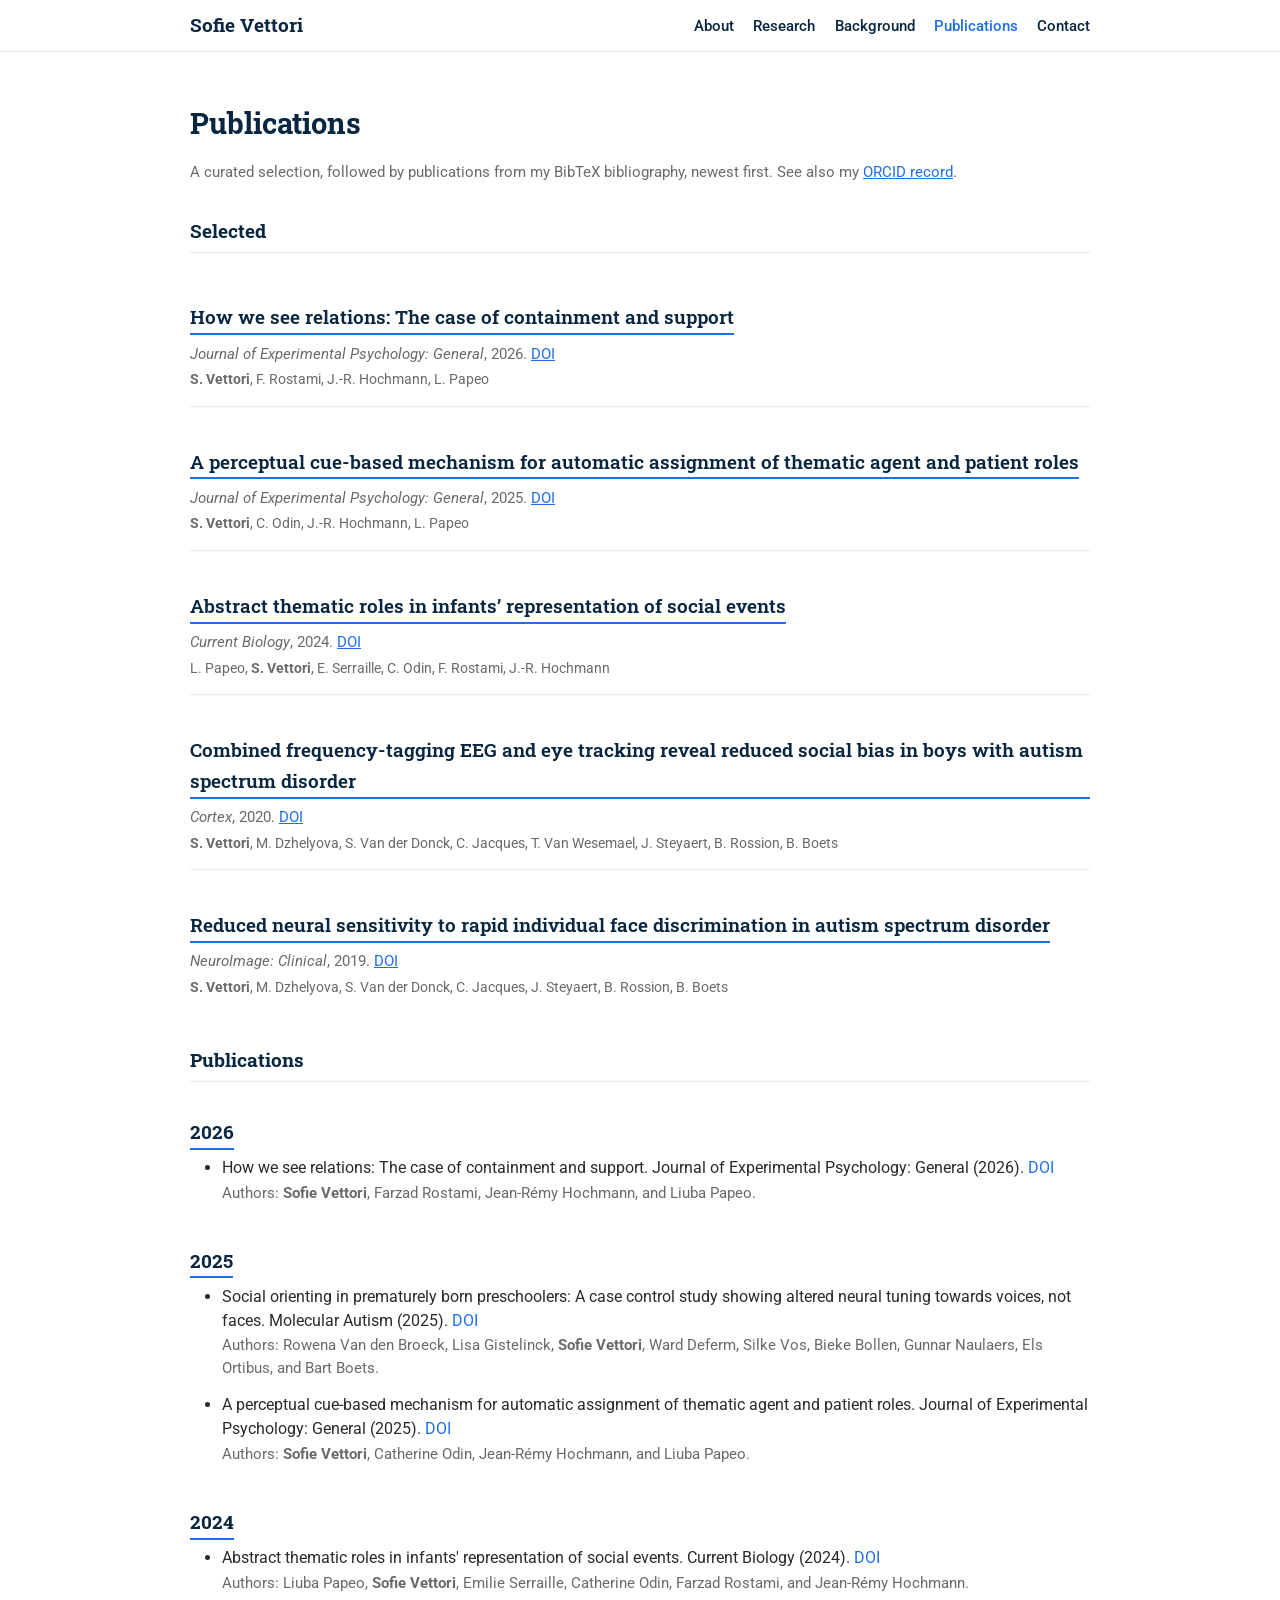
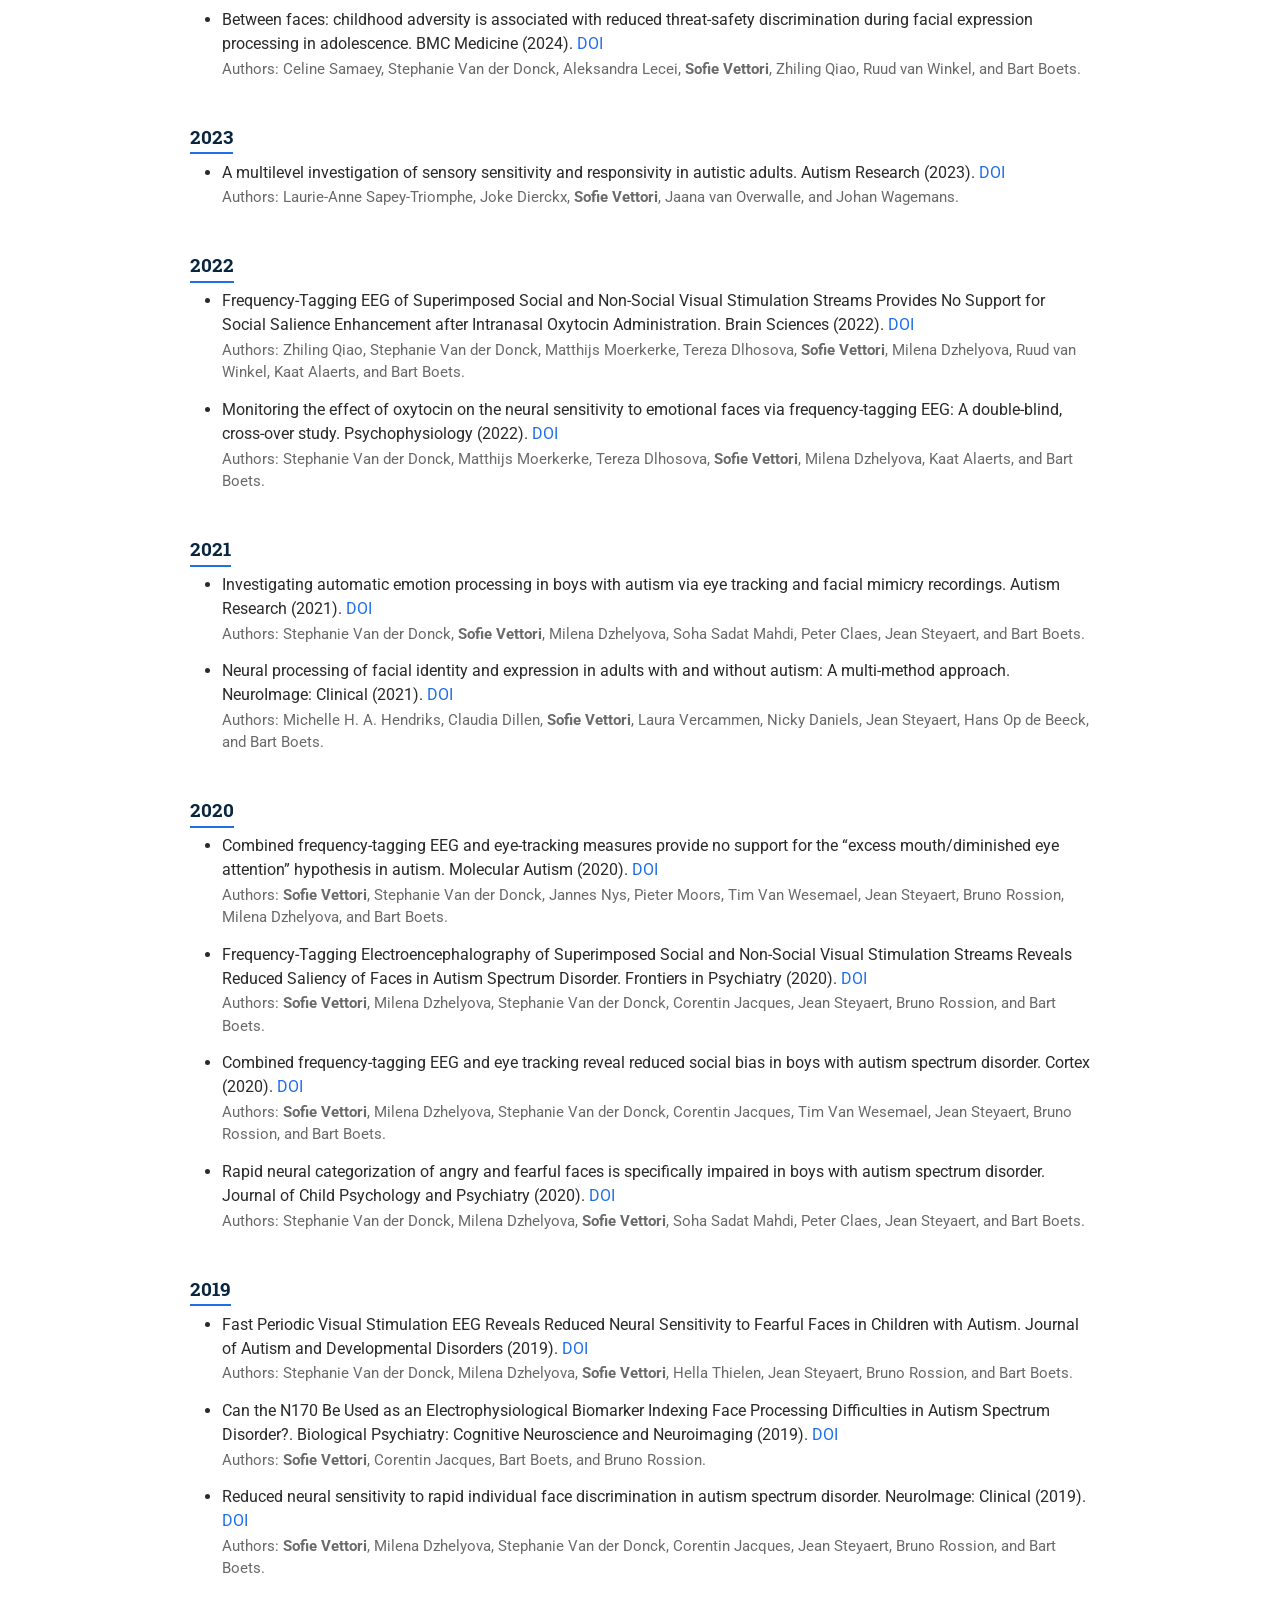
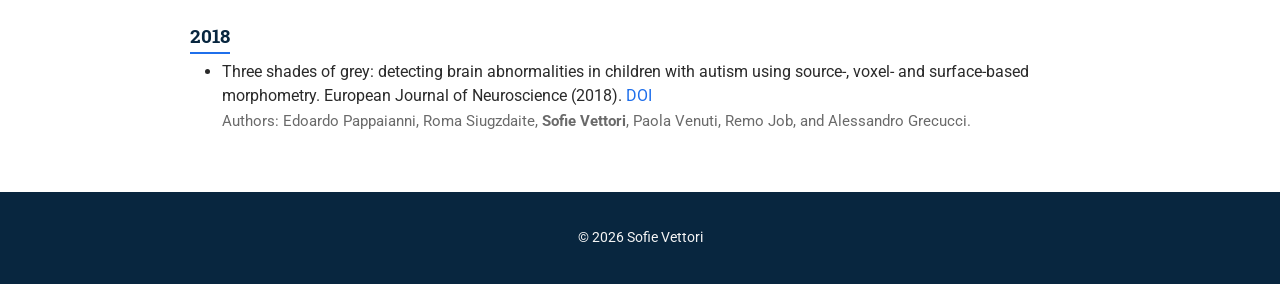
==== publications.html @ b809d71c "Create Sofie Vettori personal website" ====
<!DOCTYPE html>
<html lang="en">
<head>
    <meta charset="UTF-8" /><meta name="viewport" content="width=device-width, initial-scale=1.0" />
    <title>Publications — Sofie Vettori</title>
    <meta name="description" content="Research publications by cognitive neuroscientist Sofie Vettori." />
    <link rel="preconnect" href="https://fonts.googleapis.com" /><link rel="preconnect" href="https://fonts.gstatic.com" crossorigin />
    <link href="https://fonts.googleapis.com/css?family=Roboto:300,400,500,700|Roboto+Slab:300,400,500,700&display=swap" rel="stylesheet" />
    <link rel="stylesheet" href="css/style.css" />
</head><body>
    <header class="page-header"><nav class="navbar"><div class="container nav-container">
        <a href="index.html" class="logo">Sofie Vettori</a><button id="nav-toggle" class="nav-toggle" aria-label="Toggle navigation" aria-controls="nav-links" aria-expanded="false">☰</button>
        <ul id="nav-links" class="nav-links"><li><a href="index.html#about">About</a></li><li><a href="index.html#research">Research</a></li><li><a href="index.html#background">Background</a></li><li><a href="publications.html" aria-current="page">Publications</a></li><li><a href="mailto:sofie.vettori@gess.ethz.ch">Contact</a></li></ul>
    </div></nav></header>
    <main><section class="publications-section"><div class="container">
        <h1>Publications</h1><p class="note">A curated selection, followed by publications from my BibTeX bibliography, newest first. See also my <a href="https://orcid.org/0000-0002-3190-514X" target="_blank" rel="noopener">ORCID record</a>.</p>
        <h2 class="subhead-section">Selected</h2><ul class="selected-list">
            <li class="selected-item"><h3>How we see relations: The case of containment and support</h3><p class="venue"><em>Journal of Experimental Psychology: General</em>, 2026. <a href="https://doi.org/10.1037/xge0002012">DOI</a></p><p class="pub-authors"><strong>S. Vettori</strong>, F. Rostami, J.-R. Hochmann, L. Papeo</p></li>
            <li class="selected-item"><h3>A perceptual cue-based mechanism for automatic assignment of thematic agent and patient roles</h3><p class="venue"><em>Journal of Experimental Psychology: General</em>, 2025. <a href="https://doi.org/10.1037/xge0001657">DOI</a></p><p class="pub-authors"><strong>S. Vettori</strong>, C. Odin, J.-R. Hochmann, L. Papeo</p></li>
            <li class="selected-item"><h3>Abstract thematic roles in infants’ representation of social events</h3><p class="venue"><em>Current Biology</em>, 2024. <a href="https://doi.org/10.1016/j.cub.2024.07.081">DOI</a></p><p class="pub-authors">L. Papeo, <strong>S. Vettori</strong>, E. Serraille, C. Odin, F. Rostami, J.-R. Hochmann</p></li>
            <li class="selected-item"><h3>Combined frequency-tagging EEG and eye tracking reveal reduced social bias in boys with autism spectrum disorder</h3><p class="venue"><em>Cortex</em>, 2020. <a href="https://doi.org/10.1016/j.cortex.2019.12.013">DOI</a></p><p class="pub-authors"><strong>S. Vettori</strong>, M. Dzhelyova, S. Van der Donck, C. Jacques, T. Van Wesemael, J. Steyaert, B. Rossion, B. Boets</p></li>
            <li class="selected-item"><h3>Reduced neural sensitivity to rapid individual face discrimination in autism spectrum disorder</h3><p class="venue"><em>NeuroImage: Clinical</em>, 2019. <a href="https://doi.org/10.1016/j.nicl.2018.101613">DOI</a></p><p class="pub-authors"><strong>S. Vettori</strong>, M. Dzhelyova, S. Van der Donck, C. Jacques, J. Steyaert, B. Rossion, B. Boets</p></li>
        </ul>
        <h2 class="subhead-section">Publications</h2><div id="publications-container"><noscript>Enable JavaScript to display the bibliography, or <a href="data/biblio.bib">download the BibTeX file</a>.</noscript></div>
    </div></section></main>
    <footer><div class="container"><p>&copy; <span id="year"></span> Sofie Vettori</p></div></footer>
    <script src="js/site.js"></script><script src="js/bibtexParse.js"></script><script src="js/publications.js"></script>
</body></html>
---- css/style.css ----
/* ---------- Tokens ---------- */
:root {
    --primary-color: #08263f;
    --accent-color: #1f6feb;
    --text-color: #2a2a2a;
    --muted-color: #6a6a6a;
    --light-bg: #fafafa;
    --light-text: #f5f5f5;
    --rule: #ececec;
    --section-padding: 44px;
    --font-body: 'Roboto', -apple-system, BlinkMacSystemFont, sans-serif;
    --font-head: 'Roboto Slab', Georgia, serif;
    font-family: var(--font-body);
    line-height: 1.6;
}

h1, h2, h3, h4, h5, h6, .logo {
    font-family: var(--font-head);
}

* { box-sizing: border-box; }

body {
    margin: 0;
    color: var(--text-color);
    background-color: #ffffff;
    padding-top: 56px; /* offset for fixed navbar */
}

.container {
    width: 90%;
    max-width: 900px;
    margin: 0 auto;
}

a { color: var(--accent-color); }
.accent { color: var(--accent-color); font-weight: 500; font-style: normal; }

/* ---------- Navbar ---------- */
.navbar {
    position: fixed;
    top: 0; left: 0; right: 0;
    width: 100%;
    background-color: #ffffff;
    color: var(--primary-color);
    z-index: 1100;
    box-shadow: 0 1px 0 var(--rule);
}
.nav-container {
    display: flex;
    align-items: center;
    justify-content: space-between;
    padding: 10px 0;
}
.logo {
    font-size: 1.2rem;
    font-weight: 700;
    color: var(--primary-color);
    text-decoration: none;
}
.nav-links {
    list-style: none;
    margin: 0;
    padding: 0;
    display: flex;
    gap: 1.2rem;
    flex-wrap: wrap;
}
.nav-links a {
    color: var(--primary-color);
    text-decoration: none;
    font-weight: 500;
    font-size: 0.95rem;
    transition: color 0.2s ease;
}
.nav-links a:hover,
.nav-links a[aria-current="page"] {
    color: var(--accent-color);
}
.nav-toggle {
    display: none;
    background: transparent;
    border: none;
    font-size: 1.3rem;
    cursor: pointer;
    color: var(--primary-color);
}

/* ---------- Hero ---------- */
.hero-section {
    background: #ffffff;
    padding: 18px 0 8px;
    color: var(--primary-color);
    /* defensive: never inherit any leftover flex/height that would center vertically */
    display: block;
    height: auto;
    min-height: 0;
}
.hero-content { padding-top: 0; }
.hero-top {
    display: flex;
    align-items: center;
    gap: 1.6rem;
    flex-wrap: wrap;
}
.profile-pic-wrap {
    width: 150px;
    height: 200px;
    border-radius: 12px;
    overflow: hidden;
    flex: 0 0 150px;
    box-shadow: 0 6px 18px rgba(8,38,63,0.08);
    border: 1px solid var(--rule);
    animation: picIn 700ms ease both;
    background: var(--light-bg);
}
.profile-pic { width: 100%; height: 100%; object-fit: cover; object-position: center 20%; display: block; }
@keyframes picIn {
    from { opacity: 0; transform: scale(0.92); }
    to { opacity: 1; transform: scale(1); }
}
.hero-content h1 {
    font-size: 2.4rem;
    margin: 0 0 0.3rem;
    font-weight: 700;
}
.hero-content h1 .highlight { color: var(--accent-color); }
.tagline {
    font-size: 1.1rem;
    margin: 0;
    color: var(--primary-color);
}
.affiliation {
    margin: 0.2rem 0 0;
    font-size: 1rem;
    color: var(--muted-color);
}
.affiliation a {
    text-decoration: none;
}
.affiliation a:hover {
    text-decoration: underline;
}
#typed-text {
    color: var(--accent-color);
    border-right: 2px solid var(--accent-color);
    padding-right: 2px;
    display: inline-block;
    min-width: 240px;
    animation: blinkCursor 0.8s steps(1) infinite;
}
@keyframes blinkCursor {
    0%, 50% { border-color: var(--accent-color); }
    51%, 100% { border-color: transparent; }
}
.social-icons {
    display: flex;
    gap: 1rem;
    margin-top: 0.9rem;
}
.social-icons a img {
    width: 22px;
    height: 22px;
    opacity: 0.65;
    transition: opacity 0.2s ease;
}
.social-icons a img:hover { opacity: 1; }

/* publications page slim header (no hero) */
.page-header { background: transparent; }

/* ---------- Sections ---------- */
section { padding: var(--section-padding) 0; }
section h2 {
    font-size: 1.7rem;
    margin: 0 0 0.8rem;
    color: var(--primary-color);
    font-weight: 700;
}
section h3 {
    font-size: 1.15rem;
    color: var(--primary-color);
    margin: 0 0 0.4rem;
}
.section-intro {
    color: var(--muted-color);
    margin: 0 0 1.5rem;
    max-width: 720px;
}
.note {
    color: var(--muted-color);
    font-size: 0.92rem;
}

.about-section { background-color: var(--light-bg); }
.about-section p {
    max-width: 720px;
    font-size: 1.02rem;
    margin: 0 0 0.9rem;
}

/* ---------- Research topics ---------- */
/* collapsible topics (using native <details>/<summary>) */
.research-section .topic {
    border-top: 1px solid var(--rule);
}
.research-section .topic:first-of-type {
    border-top: none;
}
.research-section .topic > summary {
    list-style: none;            /* hide default marker */
    cursor: pointer;
    padding: 1rem 1.8rem 1rem 0;
    font-family: var(--font-head);
    font-size: 1.3rem;
    font-weight: 700;
    color: var(--primary-color);
    position: relative;
    user-select: none;
}
.research-section .topic > summary::-webkit-details-marker { display: none; }
.research-section .topic > summary::after {
    content: "+";
    position: absolute;
    right: 0.2rem;
    top: 50%;
    transform: translateY(-50%);
    font-size: 1.3rem;
    color: var(--muted-color);
    transition: transform 0.2s ease;
}
.research-section .topic[open] > summary::after {
    content: "−";
}
.research-section .topic > summary:hover {
    color: var(--accent-color);
}
.research-section .topic[open] > summary {
    color: var(--accent-color);
}
.research-section .topic > p {
    margin: 0 0 1.1rem;
    max-width: 720px;
}

/* ---------- Selected publications (curated list on home) ---------- */
.selected-list {
    list-style: none;
    padding: 0;
    margin: 0;
}
.selected-item {
    padding: 0.9rem 0;
    border-top: 1px solid var(--rule);
}
.selected-item:first-child { border-top: none; }
.selected-item h3 {
    font-size: 1.05rem;
    margin: 0 0 0.25rem;
    font-weight: 600;
}
.selected-item .venue {
    margin: 0;
    font-size: 0.95rem;
    color: var(--muted-color);
}
.selected-item .pub-authors {
    margin: 0.15rem 0 0;
    font-size: 0.9rem;
    color: var(--muted-color);
}

/* ---------- Background timeline ---------- */
.education-section { background-color: #ffffff; }
.subhead {
    font-size: 0.95rem;
    text-transform: uppercase;
    letter-spacing: 0.06em;
    color: var(--muted-color);
    margin: 1.2rem 0 0.6rem;
    font-weight: 600;
}
.timeline {
    list-style: none;
    padding: 0;
    margin: 0 0 0.5rem;
}
.timeline li {
    display: flex;
    gap: 1rem;
    padding: 0.5rem 0;
    border-top: 1px solid var(--rule);
    font-size: 0.98rem;
}
.timeline li:first-child { border-top: none; }
.timeline .date {
    flex: 0 0 130px;
    color: var(--muted-color);
    font-variant-numeric: tabular-nums;
    font-size: 0.93rem;
}
.timeline .role { flex: 1; }

/* ---------- Publications page (auto-rendered) ---------- */
.publications-section { background-color: #ffffff; }
.publications-section h1 {
    font-size: 1.8rem;
    margin: 0 0 0.5rem;
    color: var(--primary-color);
}
.subhead-section {
    font-size: 1.2rem;
    margin: 2rem 0 0.6rem;
    color: var(--primary-color);
    padding-bottom: 0.3rem;
    border-bottom: 1px solid var(--rule);
}
.publications-section h3 {
    margin-top: 1.6rem;
    margin-bottom: 0.4rem;
    font-size: 1.2rem;
    color: var(--primary-color);
    border-bottom: 2px solid var(--accent-color);
    display: inline-block;
}
.publication-list {
    margin: 0 0 1rem 1rem;
    padding-left: 1rem;
}
.publication-item {
    margin-bottom: 0.9rem;
    line-height: 1.5;
}
.publication-item em { font-style: italic; }
.publication-item a { text-decoration: none; }
.publication-item a:hover { text-decoration: underline; }
.pub-authors {
    margin: 0.1rem 0 0;
    font-size: 0.93rem;
    color: var(--muted-color);
}

/* ---------- Diagnostics / warnings ---------- */
.warning { color: #b33; font-style: italic; }
.diagnostics { font-size: 0.85rem; color: var(--muted-color); }

/* ---------- Footer ---------- */
footer {
    background: var(--primary-color);
    color: var(--light-text);
    padding: 20px 0;
    text-align: center;
    font-size: 0.9rem;
}

/* ---------- Responsive ---------- */
/* ---------- Tablet & phone ---------- */
@media screen and (max-width: 768px) {
    .hero-content h1 { font-size: 1.7rem; }
    .tagline { font-size: 1rem; }
    #typed-text { min-width: 140px; }
    section { padding: 36px 0; }
    section h2 { font-size: 1.45rem; }

    .hero-top { gap: 1rem; }
    .profile-pic-wrap { width: 120px; height: 160px; flex: 0 0 120px; }

    .nav-toggle { display: inline-block; }
    .nav-links {
        display: none;
        flex-direction: column;
        gap: 0;
        background: #fff;
        padding: 8px 0;
        position: absolute;
        right: 10px;
        top: 56px;
        box-shadow: 0 4px 12px rgba(0,0,0,0.08);
        border-radius: 6px;
        min-width: 220px;
    }
    .nav-links.open { display: flex; }
    /* bigger tap targets for nav links inside the dropdown */
    .nav-links li { width: 100%; }
    .nav-links a {
        display: block;
        padding: 12px 18px;
        font-size: 1rem;
    }

    /* bigger tap targets for social icons */
    .social-icons { gap: 0.4rem; }
    .social-icons a {
        display: inline-flex;
        align-items: center;
        justify-content: center;
        padding: 10px;
    }

    .timeline li { flex-direction: column; gap: 0.1rem; padding: 0.6rem 0; }
    .timeline .date { flex: none; }

    /* prevent long titles / urls from overflowing */
    .publication-item,
    .selected-item h3 {
        overflow-wrap: anywhere;
        word-break: break-word;
    }

    /* publication list a touch less indented on mobile */
    .publication-list {
        margin: 0 0 1rem 0;
        padding-left: 1.2rem;
    }
}

/* ---------- Very small phones ---------- */
@media screen and (max-width: 480px) {
    body { padding-top: 52px; }
    .container { width: 92%; }
    .hero-content h1 { font-size: 1.45rem; }
    .tagline { font-size: 0.95rem; }
    #typed-text { min-width: 110px; }
    .profile-pic-wrap { width: 96px; height: 128px; flex: 0 0 96px; }
    section h2 { font-size: 1.3rem; }
    .selected-item h3 { font-size: 1rem; }
    .research-section .topic > summary { font-size: 1rem; }
    .nav-links { top: 52px; }
}
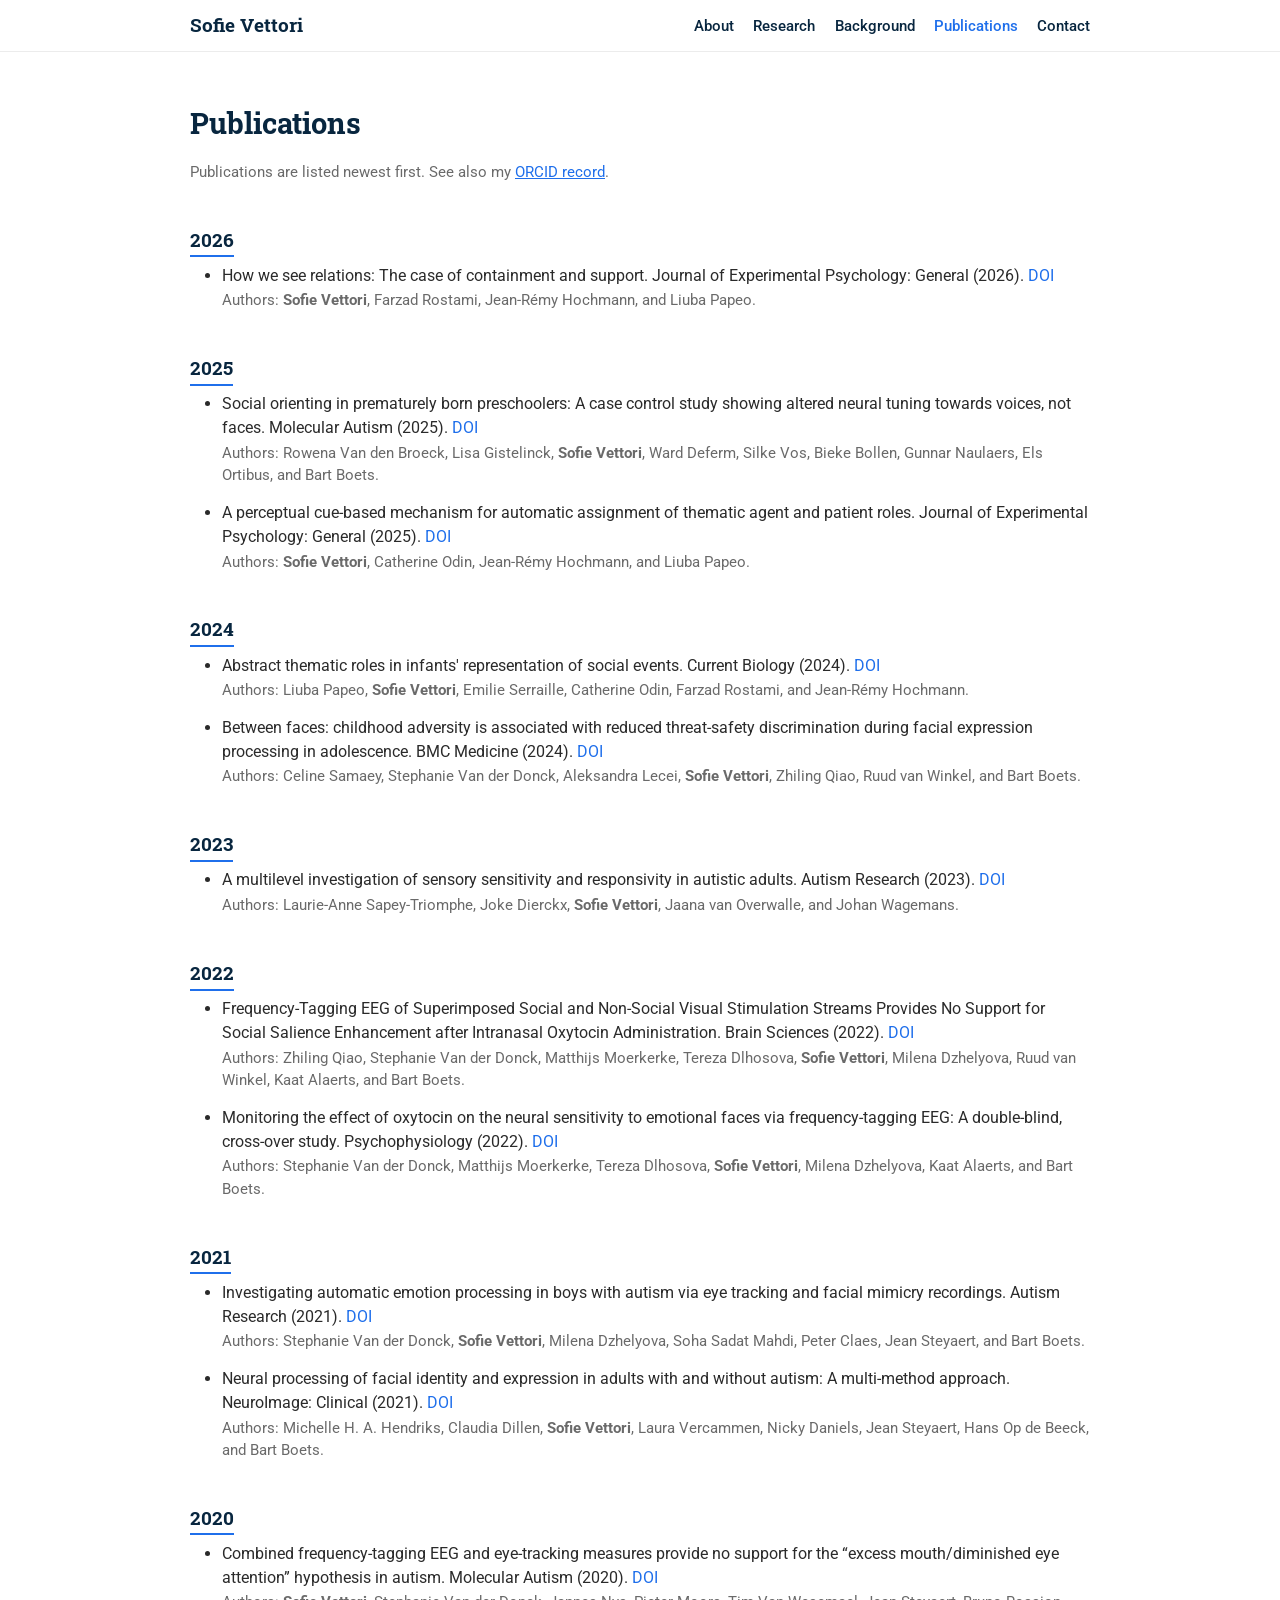
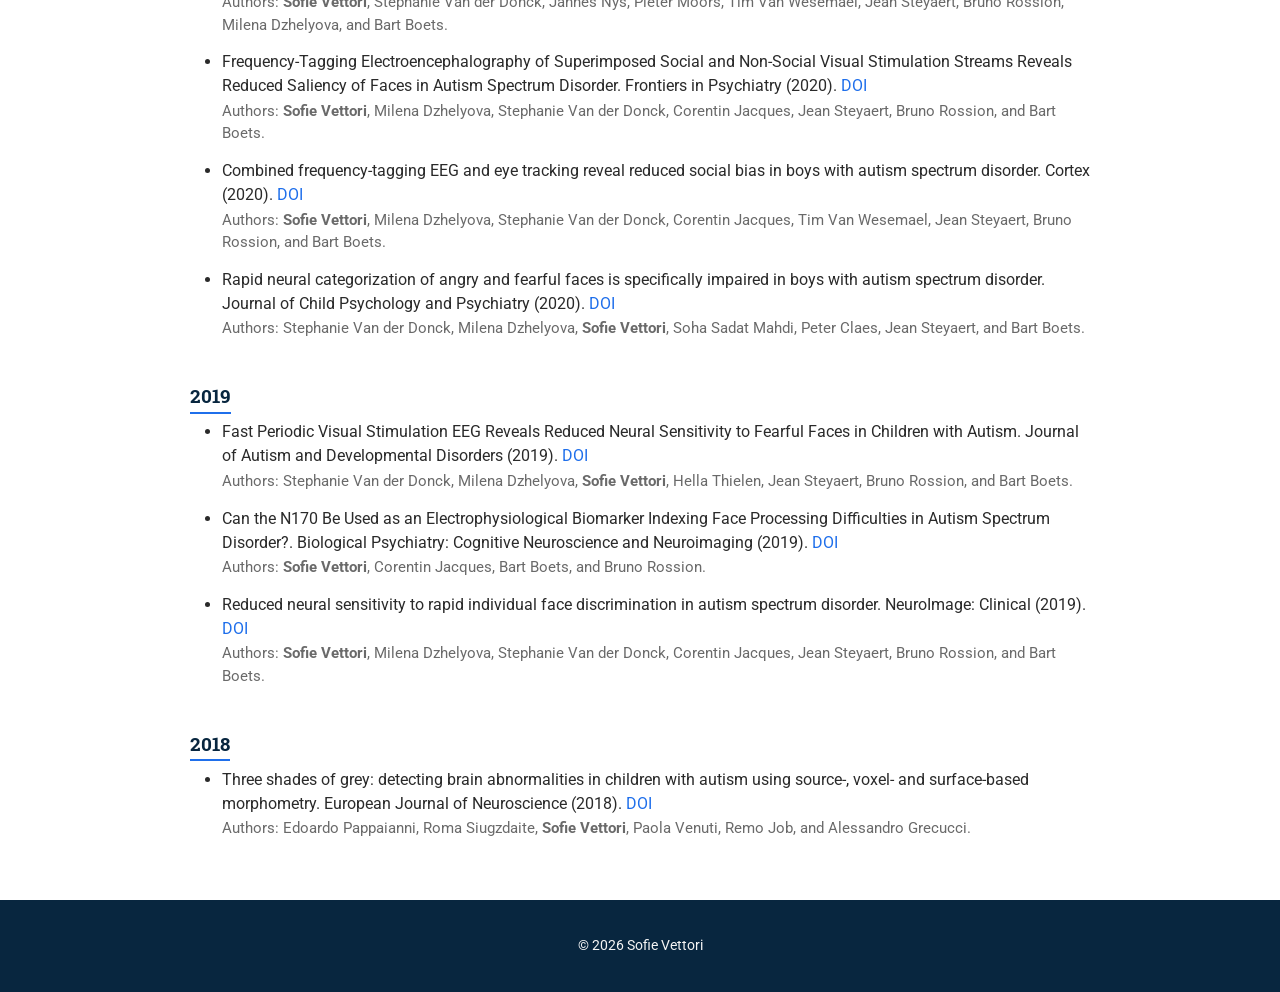
==== commit a2cf8885: "Show full publications list" ====
--- a/publications.html
+++ b/publications.html
@@ -9,11 +9,12 @@
     <link rel="stylesheet" href="css/style.css" />
 </head><body>
     <header class="page-header"><nav class="navbar"><div class="container nav-container">
-        <a href="index.html" class="logo">Sofie Vettori</a><button id="nav-toggle" class="nav-toggle" aria-label="Toggle navigation" aria-controls="nav-links" aria-expanded="false">☰</button>
-        <ul id="nav-links" class="nav-links"><li><a href="index.html#about">About</a></li><li><a href="index.html#research">Research</a></li><li><a href="index.html#background">Background</a></li><li><a href="publications.html" aria-current="page">Publications</a></li><li><a href="mailto:sofie.vettori@gess.ethz.ch">Contact</a></li></ul>
+        <a href="./" class="logo">Sofie Vettori</a><button id="nav-toggle" class="nav-toggle" aria-label="Toggle navigation" aria-controls="nav-links" aria-expanded="false">☰</button>
+        <ul id="nav-links" class="nav-links"><li><a href="./#about">About</a></li><li><a href="./#research">Research</a></li><li><a href="./#background">Background</a></li><li><a href="#publications" aria-current="page">Publications</a></li><li><a href="mailto:sofie.vettori@gess.ethz.ch">Contact</a></li></ul>
     </div></nav></header>
-    <main><section class="publications-section"><div class="container">
-        <h1>Publications</h1><p class="note">A curated selection, followed by publications from my BibTeX bibliography, newest first. See also my <a href="https://orcid.org/0000-0002-3190-514X" target="_blank" rel="noopener">ORCID record</a>.</p>
+    <main><section id="publications" class="publications-section"><div class="container">
+        <h1>Publications</h1><p class="note">Publications are listed newest first. See also my <a href="https://orcid.org/0000-0002-3190-514X" target="_blank" rel="noopener">ORCID record</a>.</p>
+        <!-- Selected publications are kept here for possible future use.
         <h2 class="subhead-section">Selected</h2><ul class="selected-list">
             <li class="selected-item"><h3>How we see relations: The case of containment and support</h3><p class="venue"><em>Journal of Experimental Psychology: General</em>, 2026. <a href="https://doi.org/10.1037/xge0002012">DOI</a></p><p class="pub-authors"><strong>S. Vettori</strong>, F. Rostami, J.-R. Hochmann, L. Papeo</p></li>
             <li class="selected-item"><h3>A perceptual cue-based mechanism for automatic assignment of thematic agent and patient roles</h3><p class="venue"><em>Journal of Experimental Psychology: General</em>, 2025. <a href="https://doi.org/10.1037/xge0001657">DOI</a></p><p class="pub-authors"><strong>S. Vettori</strong>, C. Odin, J.-R. Hochmann, L. Papeo</p></li>
@@ -21,7 +22,8 @@
             <li class="selected-item"><h3>Combined frequency-tagging EEG and eye tracking reveal reduced social bias in boys with autism spectrum disorder</h3><p class="venue"><em>Cortex</em>, 2020. <a href="https://doi.org/10.1016/j.cortex.2019.12.013">DOI</a></p><p class="pub-authors"><strong>S. Vettori</strong>, M. Dzhelyova, S. Van der Donck, C. Jacques, T. Van Wesemael, J. Steyaert, B. Rossion, B. Boets</p></li>
             <li class="selected-item"><h3>Reduced neural sensitivity to rapid individual face discrimination in autism spectrum disorder</h3><p class="venue"><em>NeuroImage: Clinical</em>, 2019. <a href="https://doi.org/10.1016/j.nicl.2018.101613">DOI</a></p><p class="pub-authors"><strong>S. Vettori</strong>, M. Dzhelyova, S. Van der Donck, C. Jacques, J. Steyaert, B. Rossion, B. Boets</p></li>
         </ul>
-        <h2 class="subhead-section">Publications</h2><div id="publications-container"><noscript>Enable JavaScript to display the bibliography, or <a href="data/biblio.bib">download the BibTeX file</a>.</noscript></div>
+        -->
+        <div id="publications-container"><noscript>Enable JavaScript to display the bibliography, or <a href="data/biblio.bib">download the BibTeX file</a>.</noscript></div>
     </div></section></main>
     <footer><div class="container"><p>&copy; <span id="year"></span> Sofie Vettori</p></div></footer>
     <script src="js/site.js"></script><script src="js/bibtexParse.js"></script><script src="js/publications.js"></script>
--- a/css/style.css
+++ b/css/style.css
@@ -428,3 +428,34 @@
     .nav-links { top: 52px; }
 }
 
+/* Illustrations appear only when their research topic is open. */
+.topic-content { display: grid; grid-template-columns: minmax(0, 1fr) 200px; gap: 1.5rem; align-items: start; padding-bottom: 1.1rem; }
+.topic-content p { margin: 0; }
+.topic-content img { display: block; width: 100%; height: auto; max-height: 125px; object-fit: contain; }
+@media (max-width: 600px) {
+    .topic-content { grid-template-columns: 1fr; gap: .75rem; }
+    .topic-content img { width: min(200px, 100%); max-height: 125px; }
+}
+
+.topic-figure { margin: 0; }
+
+.research-heading { display: flex; align-items: baseline; justify-content: space-between; gap: 1rem; }
+.expand-topics { font: inherit; font-size: .9rem; font-weight: 500; color: var(--accent-color); background: none; border: 0; padding: .4rem 0 .4rem .5rem; cursor: pointer; white-space: nowrap; }
+.expand-topics:hover { text-decoration: underline; }
+.expand-topics:focus-visible { outline: 2px solid var(--accent-color); outline-offset: 3px; }
+.expand-topics[hidden] { display: none; }
+
+/* Institution marks have their own column in the background timeline. */
+.timeline li { display: grid; grid-template-columns: 85px 130px minmax(0, 1fr); gap: .9rem; align-items: center; padding: .8rem 0; }
+.timeline .institution-icon { display: block; width: 48px; height: 48px; object-fit: contain; border-radius: 4px; }
+.timeline .institution-icon-ku { background: #07517a; padding: 4px; }
+.timeline .date, .timeline .role { min-width: 0; }
+@media (max-width: 600px) {
+    .timeline li { grid-template-columns: 85px minmax(0, 1fr); column-gap: .8rem; row-gap: .1rem; align-items: start; }
+    .timeline .institution-icon { width: 42px; height: 42px; grid-column: 1; grid-row: 1 / span 2; }
+    .timeline .date, .timeline .role { grid-column: 2; }
+}
+
+.timeline .institution-icon-cambridge { width: 85px; height: 48px; }
+
+.timeline .institution-icon-msca { width: 58px; height: 48px; transform: scale(1.35); transform-origin: center; }
